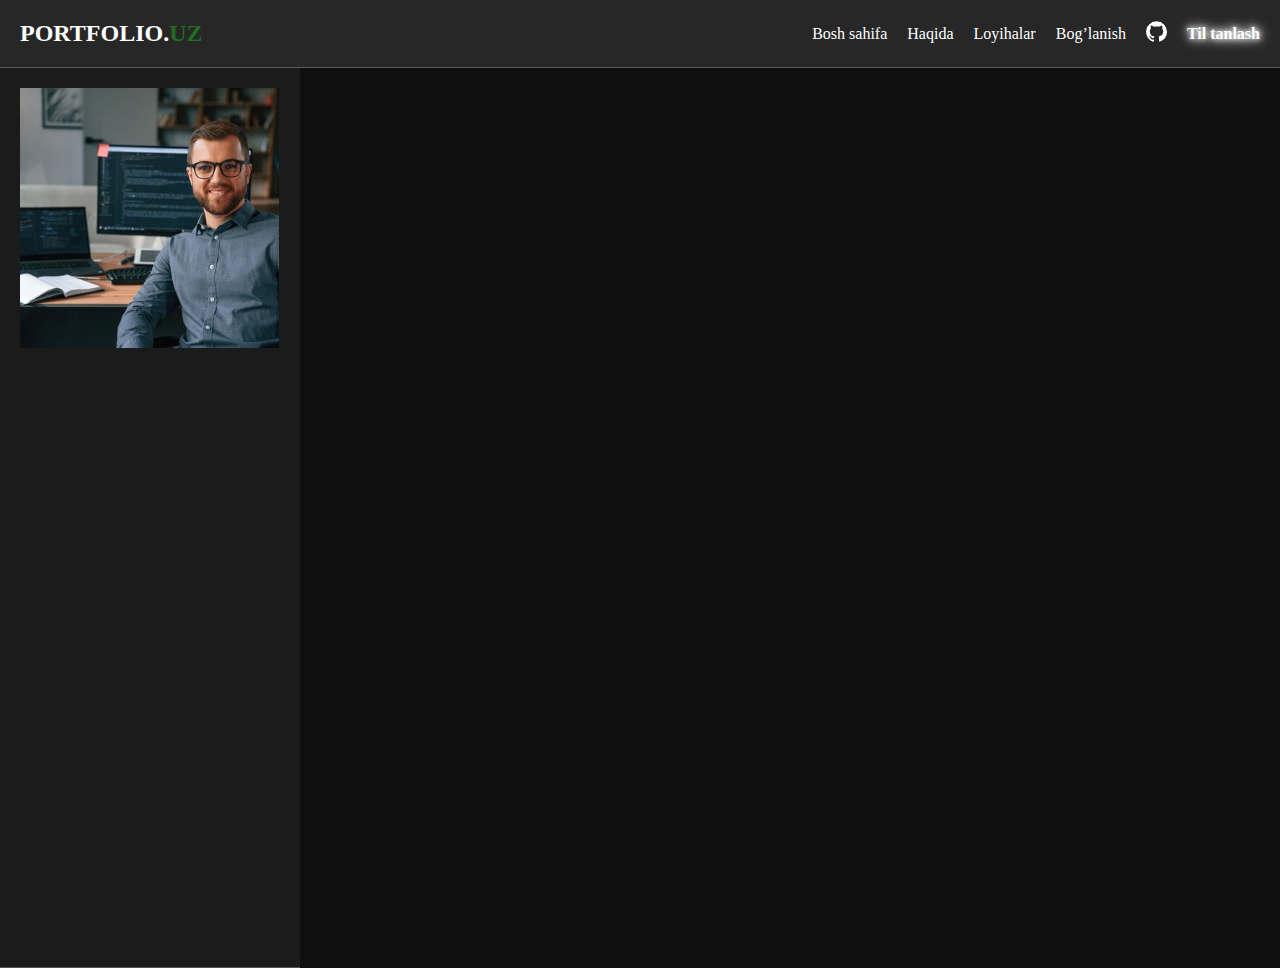
==== bog'lanish.html @ 83274776 "Sanjar" ====
<!DOCTYPE html>
<html lang="uz">
<head>
    <meta charset="UTF-8">
    <meta name="viewport" content="width=device-width, initial-scale=1.0">
    <title>Portfolio</title>
    <link rel="stylesheet" href="./main.css">
</head>
<body class="bg-[#0F0F0F]">
    
    <header class="header py-5">
        <div class="container">
            <nav class="header__nav">
                <div class="header__left">
                    <button class="header__burger__btn">
                        <img src="./images/hamburger_menu.svg" alt="Menu">
                    </button>
                    <p class="header__logo">PORTFOLIO.<span class="header__logo--green">UZ</span></p>
                </div>
                <ul class="header__list">
                    <li class="header__item">
                        <a class="header__link" href="./index.html" data-lang="home">Bosh sahifa</a>
                    </li>
                    <li class="header__item">
                        <a class="header__link" href="./haqida.html" data-lang="about">Haqida</a>
                    </li>
                    <li class="header__item">
                        <a class="header__link" href="./loyihalar.html" data-lang="projects">Loyihalar</a>
                    </li>
                    <li class="header__item">
                        <a class="header__link" href="./bog'lanish.html" data-lang="contact">Bog’lanish</a>
                    </li>
                    <li class="header__item">
                        <a href="#">
                            <img src="./images/header_git_hub_logo.png" alt="GitHub">
                        </a>
                    </li>
                    <li class="dropdown">
                        <span class="shadow dropdown-toggle" data-lang="language">Til tanlash</span>
                        <div class="card hidden">
                            <p class="heading lang-option" data-lang="uz">O'zbekcha</p>
                            <p class="lang-option" data-lang="en">English</p>
                        </div>
                    </li>
                </ul>
            </nav>
        </div>
    </header>
    
    <main>
        <section class="hero">
            
            <div class="container">
                <div class="hero__left-sideBar">
                    <img src="./images/human_img.png" alt="">
                </div>
            </div>
        </section>
    </main>
    
    <script src="./main.js"></script>
</body>
</html>
---- main.css ----
:root {
    --primary-color: #ffffff;
    --secondary-color: #226d22;
    --background-color: #0F0F0F;
}
*{
    margin: 0;
    padding: 0;
    box-sizing: border-box;
}
body {
    overflow-x: hidden;
    background-color: var(--background-color);
    color: var(--primary-color);
}

.container {
    max-width: 1280px;
    width: 100%;
    margin: 0 auto;
    padding: 0 20px;
}

.header {
    padding: 20px 0;
    border-bottom: 1px solid rgba(255, 255, 255, 0.25);
    background-color: rgba(255, 255, 255, 0.1);
    position: relative;
}

.header__nav {
    display: flex;
    align-items: center;
    justify-content: space-between;
}

.header__left {
    display: flex;
    align-items: center;
    gap: 20px;
}

.header__logo {
    font-size: 1.5rem;
    font-weight: bold;
}

.header__logo--green {
    color: var(--secondary-color);
}

.header__list {
    display: flex;
    align-items: center;
    gap: 20px;
    list-style: none;
}

.header__link {
    color: var(--primary-color);
    text-decoration: none;
}

.header__burger__btn {
    background: none;
    border: none;
    cursor: pointer;
    display: none;
}

/* Til tanlash dropdown */
.dropdown {
    position: relative;
    cursor: pointer;
}
.card {
    position: absolute;
    width: 120px;
    background-color: #000;
    padding: 12px;
    border-radius: 8px;
    cursor: pointer;
    right: 0;
    top: 100%;
    display: flex;
    flex-direction: column;
    text-align: center;
}
.card.hidden {
    display: none;
}
.shadow {
    font-weight: bold;
    text-shadow: 0 0 5px #fff, 0 0 10px #fff, 0 0 15px #fff;
}

/* Mobil ekranda menyuni yashirish */
@media (max-width: 768px) {
    .header__list {
        flex-direction: column;
        position: absolute;
        top: 60px;
        left: 0;
        width: 100%;
        background-color: rgba(255, 255, 255, 0.1);
        padding: 20px;
        display: none;
    }
    .header__burger__btn {
        display: block;
    }
}
.hero__left-sideBar{
    max-width: 300px;
    width: 100%;
    height: 100vh;
    padding: 20px;
    position: absolute;
    left: 0;
    border-bottom: 1px solid rgba(255, 255, 255, 0.25);
background-color:  rgba(255, 255, 255, 0.05);
}
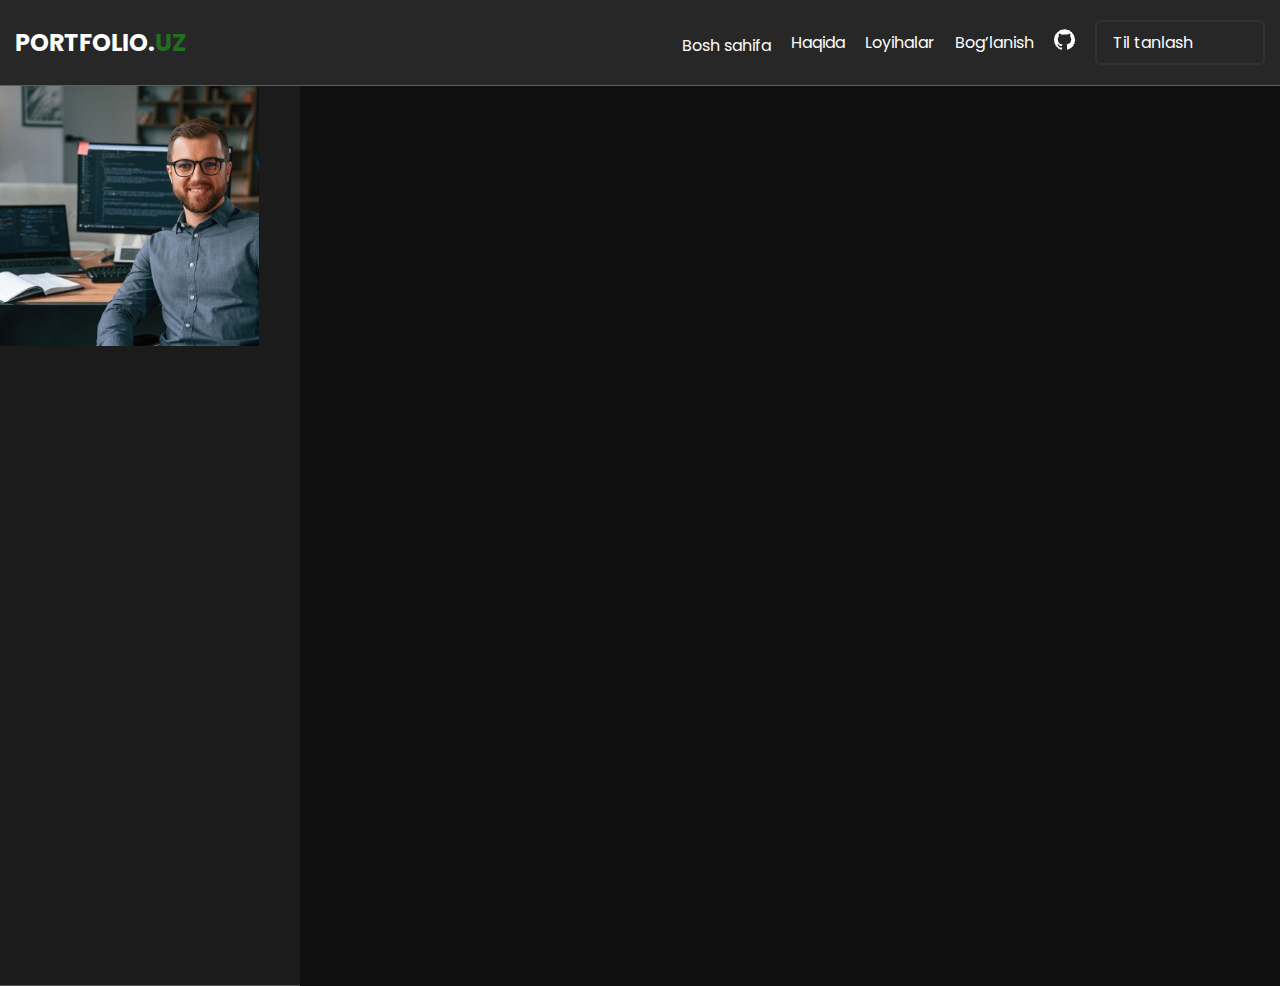
==== commit 60a47132: "bosh-sahifani-qildim" ====
--- a/bog'lanish.html
+++ b/bog'lanish.html
@@ -4,6 +4,11 @@
     <meta charset="UTF-8">
     <meta name="viewport" content="width=device-width, initial-scale=1.0">
     <title>Portfolio</title>
+
+    <link rel="preconnect" href="https://fonts.googleapis.com">
+    <link rel="preconnect" href="https://fonts.gstatic.com" crossorigin>
+    <link href="https://fonts.googleapis.com/css2?family=Poppins:ital,wght@0,100;0,200;0,300;0,400;0,500;0,600;0,700;0,800;0,900;1,100;1,200;1,300;1,400;1,500;1,600;1,700;1,800;1,900&display=swap" rel="stylesheet">
+
     <link rel="stylesheet" href="./main.css">
 </head>
 <body class="bg-[#0F0F0F]">
@@ -15,7 +20,7 @@
                     <button class="header__burger__btn">
                         <img src="./images/hamburger_menu.svg" alt="Menu">
                     </button>
-                    <p class="header__logo">PORTFOLIO.<span class="header__logo--green">UZ</span></p>
+                    <a href="#" class="header__logo">PORTFOLIO.<span class="header__logo--green">UZ</span></p>
                 </div>
                 <ul class="header__list">
                     <li class="header__item">
@@ -38,7 +43,8 @@
                     <li class="dropdown">
                         <span class="shadow dropdown-toggle" data-lang="language">Til tanlash</span>
                         <div class="card hidden">
-                            <p class="heading lang-option" data-lang="uz">O'zbekcha</p>
+                            <p class="heading lang-option" data-lang="uz">
+                                <img src="" alt="">O'zbekcha</p>
                             <p class="lang-option" data-lang="en">English</p>
                         </div>
                     </li>
@@ -51,8 +57,12 @@
         <section class="hero">
             
             <div class="container">
-                <div class="hero__left-sideBar">
-                    <img src="./images/human_img.png" alt="">
+                <div class="hero__content">
+
+                    <div class="hero__left-sideBar">
+                        <img src="./images/human_img.png" alt="">
+                    </div>
+
                 </div>
             </div>
         </section>
--- a/main.css
+++ b/main.css
@@ -12,19 +12,20 @@
     overflow-x: hidden;
     background-color: var(--background-color);
     color: var(--primary-color);
+    font-family: "Poppins", sans-serif;
 }
 
 .container {
-    max-width: 1280px;
+    /* max-width: 1280px; */
     width: 100%;
     margin: 0 auto;
-    padding: 0 20px;
+    padding: 0 15px;
 }
 
 .header {
     padding: 20px 0;
     border-bottom: 1px solid rgba(255, 255, 255, 0.25);
-    background-color: rgba(255, 255, 255, 0.1);
+    background-color: #ffffff1a;
     position: relative;
 }
 
@@ -43,6 +44,8 @@
 .header__logo {
     font-size: 1.5rem;
     font-weight: bold;
+    color: #fff;
+    text-decoration: none;
 }
 
 .header__logo--green {
@@ -72,11 +75,28 @@
 .dropdown {
     position: relative;
     cursor: pointer;
+    padding: 10px;
+    border: 2px solid #FFF;
+    width: 170px;
+
+    display: flex;
+    align-items: center;
+    justify-content: space-between;
+    gap: .875rem;
+    border-radius: .375rem;
+    border-width: 2px;
+    --tw-border-opacity: 1;
+    border-color: rgb(49 49 49 / var(--tw-border-opacity));
+    padding: .5rem 1rem;
+    transition-property: color, background-color, border-color, text-decoration-color, fill, stroke;
+    transition-timing-function: cubic-bezier(.4,0,.2,1);
+    transition-duration: .15s;
 }
 .card {
     position: absolute;
-    width: 120px;
-    background-color: #000;
+    width: 170px;   
+    margin-top: 10px;
+    background-color: #1b1b1b;
     padding: 12px;
     border-radius: 8px;
     cursor: pointer;
@@ -89,10 +109,16 @@
 .card.hidden {
     display: none;
 }
-.shadow {
+
+.lang-option{
+    display: flex;
+    align-items: center;
+    justify-content: space-between;
+}
+/* .shadow {
     font-weight: bold;
     text-shadow: 0 0 5px #fff, 0 0 10px #fff, 0 0 15px #fff;
-}
+} */
 
 /* Mobil ekranda menyuni yashirish */
 @media (max-width: 768px) {
@@ -110,13 +136,166 @@
         display: block;
     }
 }
+
+.hero__content{
+    display: flex;
+}
+
 .hero__left-sideBar{
     max-width: 300px;
     width: 100%;
     height: 100vh;
-    padding: 20px;
-    position: absolute;
+    /* position: absolute; */
+    margin-left: -15px;
     left: 0;
     border-bottom: 1px solid rgba(255, 255, 255, 0.25);
 background-color:  rgba(255, 255, 255, 0.05);
+}
+
+.hero__left__icons{
+    display: flex;
+    align-items: center;
+    padding: 8px 15px;
+    box-sizing: border-box;
+    border-bottom: 1px solid #ffffff40;
+    gap: 0 20px;
+    margin-bottom: 15px;
+}
+
+.hero__left__icons a:last-child{
+    display: flex;
+}
+
+.hero__left__human__img{
+    border-radius: 8px;
+    margin-left: 15px;
+    margin-bottom: 8px;
+}
+
+.hero__left__human__name{
+    color: #ffffff;
+    font-size: 18px;
+    font-weight: 500;
+    line-height: 24px;
+    margin-bottom: 8px;
+    margin-left: 15px;
+}
+
+.hero__left__human__knowledge{
+    display: flex;
+    flex-wrap: wrap;
+    gap: 10px;
+    padding-bottom: 15px;
+    padding-left: 15px;
+    border-bottom: 1px solid #ffffff40;
+}
+
+.knowledge__item{
+    padding: 6px 8px;
+    border-radius: 8px;
+    background: #ffffff1a;
+
+    color: #ffffff;
+    font-size: 12px;
+    font-weight: 400;
+    line-height: 14px;
+    text-align: center;
+}
+
+
+.hero__left__sites{
+    display: flex;
+    flex-direction: column;
+    gap: 17px 0;
+    margin-left: 15px;
+}
+
+.sites__item{
+    display: flex;
+    align-items: center;
+    gap: 0 10px;
+    margin-top: 15px;
+}
+
+.sites__item_right{
+    display: flex;
+    flex-direction: column;
+    gap: 0 2px;
+}
+
+.sites__item_right_title{
+    color: #ffffff;
+    font-size: 16px;
+    font-weight: 500;
+    line-height: 24px;
+}
+
+.sites__item_right_desc{
+    color: #ffffffb3;
+    font-size: 14px;
+    font-weight: 400;
+    line-height: 21px;
+    text-decoration: none;
+}
+
+.hero__right-sideBar{
+    background-image: url(./images/sections_bg.png);
+    background-repeat: no-repeat;
+    background-size: cover;
+
+    padding: 227px 160px;
+    display: flex;
+    width: 100%;
+    justify-content: center;
+}
+
+.hero__right__content{
+    width: 617px;
+}
+
+
+.hero__right__content_title{
+    font-size: 36px;
+    font-weight: 700;
+    line-height: 54px;
+    text-align: center;
+    margin-bottom: 15px;
+    width: 608px;
+}
+
+.hero__right__content_title span{
+    color: #39965F;
+}
+
+.hero__right__content_desc{
+    color: #ffffffb3;
+    margin-bottom: 16px;
+    font-size: 18px;
+    font-weight: 400;
+    line-height: 27px;
+    text-align: center;
+}
+
+.hero__right__content_btn{
+    border-radius: 8px;
+    background: #39965f;
+    padding: 8px 44px;
+
+    color: #ffffff;
+    font-size: 18px;
+    font-weight: 400;
+    line-height: 27px;
+    text-align: center;
+    width: 170px;
+    display: block;
+    margin-left: auto;
+    margin-right: auto;
+    text-decoration: none;
+    transition: .5s all ease-in-out;
+
+}
+
+.hero__right__content_btn:hover{
+    border-radius: 8px;
+    background: linear-gradient(135.00deg, rgb(57, 150, 95) 32.685%,rgb(40, 112, 69) 61.308%,rgb(57, 150, 95) 79.174%);
 }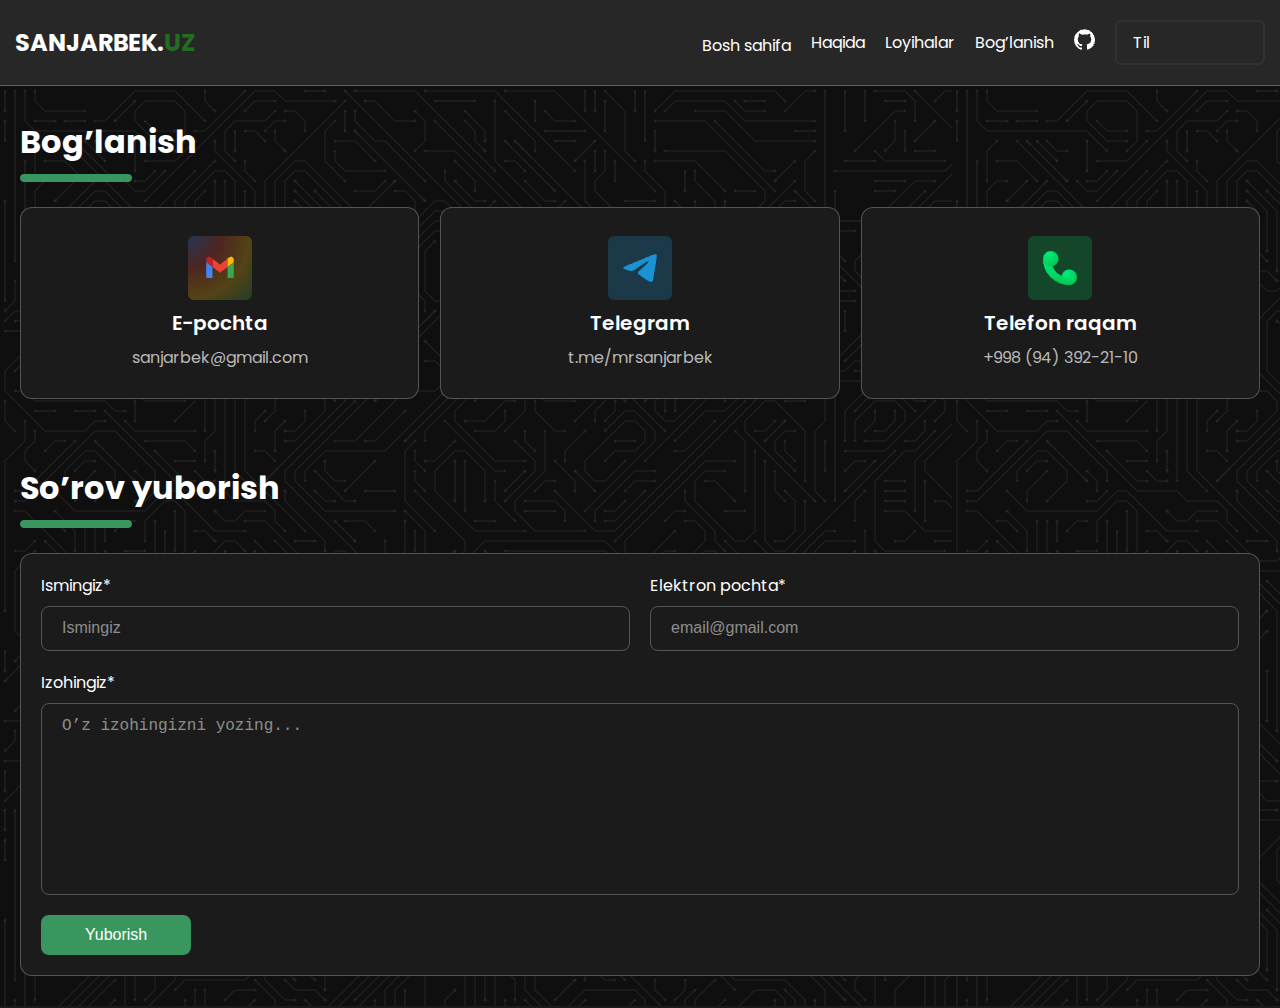
==== commit e7791d42: "qilib-boldim" ====
--- a/bog'lanish.html
+++ b/bog'lanish.html
@@ -12,6 +12,43 @@
     <link rel="stylesheet" href="./main.css">
 </head>
 <body class="bg-[#0F0F0F]">
+
+    
+
+    <div class="header__bottom">
+        <div class="container">
+            <ul class="pages">
+                <li>
+                    <a href="./index.html">
+                        <img src="./images/home.png" alt="">
+                        <span>Uy</span>
+                    </a>
+                </li>
+                
+                <li>
+                    <a href="./haqida.html">
+                        <img src="./images/info.png" alt="">
+                        <span>Haqida</span>
+                    </a>
+                </li>
+                
+                <li>
+                    <a href="./loyihalar.html">
+                        <img src="./images/category.png" alt="">
+                        <span>Loyihalar</span>
+                    </a>
+                </li>
+                
+                <li>
+                    <a href="./bog'lanish.html">
+                        <img src="./images/support.png" alt="">
+                        <span>Bog'lanish</span>
+                    </a>
+                </li>
+                
+            </ul>
+        </div>
+    </div>
     
     <header class="header py-5">
         <div class="container">
@@ -20,7 +57,7 @@
                     <button class="header__burger__btn">
                         <img src="./images/hamburger_menu.svg" alt="Menu">
                     </button>
-                    <a href="#" class="header__logo">PORTFOLIO.<span class="header__logo--green">UZ</span></p>
+                    <a href="./index.html" class="header__logo">SANJARBEK.<span class="header__logo--green">UZ</span></p>
                 </div>
                 <ul class="header__list">
                     <li class="header__item">
@@ -40,31 +77,164 @@
                             <img src="./images/header_git_hub_logo.png" alt="GitHub">
                         </a>
                     </li>
+
                     <li class="dropdown">
-                        <span class="shadow dropdown-toggle" data-lang="language">Til tanlash</span>
+                        <span class="shadow dropdown-toggle" data-lang="language">
+                            <img src="./images/select_language.png" class="s_lan" alt="">
+                            <img src="./images/translate.png" alt="">Til
+                        </span>
                         <div class="card hidden">
                             <p class="heading lang-option" data-lang="uz">
-                                <img src="" alt="">O'zbekcha</p>
-                            <p class="lang-option" data-lang="en">English</p>
+                                <img src="./images/uzbek_flag.png" alt="">O'zbek
+                            </p>
+                            <p class="lang-option" data-lang="en">
+                                <img src="./images/english_flag.png" alt="">English
+                            </p>
                         </div>
                     </li>
                 </ul>
             </nav>
         </div>
     </header>
+
     
     <main>
         <section class="hero">
             
-            <div class="container">
+            <!-- <div class="container"> -->
                 <div class="hero__content">
 
                     <div class="hero__left-sideBar">
-                        <img src="./images/human_img.png" alt="">
+
+                        <div class="hero__left__icons">
+                            <a href="./loyihalar.html">
+                                <img src="./images/arrow_left_icon.png" alt="">
+                            </a>
+                            <a href="./index.html">
+                                <img src="./images/arrow_right_icon.png" alt="">
+                            </a>
+                            <a href="./index.html">
+                                <img src="./images/refresh_icon.png" alt="">
+                            </a>
+                        </div>
+
+                        <img src="./images/human_img.png" alt="" class="hero__left__human__img">
+
+                        <div class="hero__left__human__name">Sanjarbek R.</div>
+
+                        <div class="hero__left__human__knowledge">
+                            <div class="knowledge__item">Veb dasturchi</div>
+                            <div class="knowledge__item">Odam</div>
+                            <div class="knowledge__item">Dizayner</div>
+                            <div class="knowledge__item">Junior</div>
+                            <div class="knowledge__item">N1 bot</div>
+                        </div>
+
+                        <div class="hero__left__sites">
+                            <div class="sites__item">
+                                <img src="./images/emil_icon.png" alt="">
+                                <div class="sites__item_right">
+                                    <div class="sites__item_right_title">E-pochta</div>
+                                    <a href="mailto:gulnozaaripova45@gmail.com" class="sites__item_right_desc">sanjarbek2110@gmail.com</a>
+                                </div>
+                            </div>
+
+                            <div class="sites__item">
+                                <img src="./images/second_git_hub_logo.png" alt="">
+                                <div class="sites__item_right">
+                                    <div class="sites__item_right_title">Github</div>
+                                    <a href="https://github.com/Sanjarbek2110" class="sites__item_right_desc">github.com/Sanjarbek2110</a>
+                                </div>
+                            </div>
+
+                            <div class="sites__item">
+                                <img src="./images/telegram_icon.png" alt="">
+                                <div class="sites__item_right">
+                                    <div class="sites__item_right_title">Telegram</div>
+                                    <a href="https://t.me/the_oken08" class="sites__item_right_desc">t.me/mrsanjarbek</a>
+                                </div>
+                            </div>
+
+                            <div class="sites__item">
+                                <img src="./images/phone_icon.png" alt="">
+                                <div class="sites__item_right">
+                                    <div class="sites__item_right_title">Telefon raqam</div>
+                                    <a href="tel:+998943922110" class="sites__item_right_desc">+998 (94) 392-21-10</a>
+                                </div>
+                            </div>
+                        </div>
                     </div>
 
+                    <div class="sections_block lll">
+
+                        <!--  -->
+                        <div class="contact__block">
+                            <div class="section__title">Bog’lanish
+                                <img src="./images/titles_border_bottom.png" alt="">
+                            </div>
+
+                            <div class="contact__block__content">
+
+                                <div class="contacts__item">
+                                    <img src="./images/second_email.png" alt="">
+
+                                    <div class="contacts__item__title">E-pochta</div>
+
+                                    <a href="mailto:gulnozaaripova45@gmail.com">sanjarbek@gmail.com</a>
+                                </div>
+
+                                <div class="contacts__item">
+                                    <img src="./images/last_tg.png" alt="">
+
+                                    <div class="contacts__item__title">Telegram</div>
+
+                                    <a href="https://t.me/the_oken08" class="sites__item_right_desc">t.me/mrsanjarbek</a>
+                                </div>
+
+                                <div class="contacts__item">
+                                    <img src="./images/second_phone.png" alt="">
+
+                                    <div class="contacts__item__title">Telefon raqam</div>
+
+                                    <a href="tel:+998943922110" class="sites__item_right_desc">+998 (94) 392-21-10</a>
+                                </div>
+                            </div>
+                        </div>
+
+
+                        <!--  -->
+                        <div class="call__back__block">
+                            <div class="section__title">So’rov yuborish
+                                <img src="./images/titles_border_bottom.png" alt="">
+                            </div>
+
+                            <form class="call__back__content">
+
+                                <div class="form__top">
+                                    <div class="form__top__item">
+                                        <label for="ism">Ismingiz*</label>
+                                        <input type="text" id="ism" required placeholder="Ismingiz">
+                                    </div>
+
+                                    <div class="form__top__item">
+                                        <label for="email1">Elektron pochta*</label>
+                                        <input type="email" id="email1" required placeholder="email@gmail.com">
+                                    </div>
+                                </div>
+
+                                <div class="form__center">
+                                    <label for="izoh">Izohingiz*</label>
+                                    <textarea name="" id="izoh" placeholder="O’z izohingizni yozing..."></textarea>
+                                </div>
+
+                                <button class="form__send__btn">Yuborish</button>
+                            </form>
+                        </div>
+                    </div>
+        
+
                 </div>
-            </div>
+            <!-- </div> -->
         </section>
     </main>
     
--- a/main.css
+++ b/main.css
@@ -13,6 +13,7 @@
     background-color: var(--background-color);
     color: var(--primary-color);
     font-family: "Poppins", sans-serif;
+    position: relative;
 }
 
 .container {
@@ -20,6 +21,27 @@
     width: 100%;
     margin: 0 auto;
     padding: 0 15px;
+}
+
+.section__title{
+    display: flex;
+    flex-direction: column;
+    gap: 8px;
+    align-items: flex-start;
+    margin-bottom: 25px;
+
+    color: #ffffff;
+    font-size: 32px;
+    font-weight: 700;
+    line-height: 48px;
+    text-align: left;
+}
+
+main{
+    background-image: url(./images/sections_bg.png);
+    background-repeat: no-repeat;
+    background-position: right bottom;
+    background-size: 79.3%;
 }
 
 .header {
@@ -77,7 +99,7 @@
     cursor: pointer;
     padding: 10px;
     border: 2px solid #FFF;
-    width: 170px;
+    width: 150px;
 
     display: flex;
     align-items: center;
@@ -94,7 +116,7 @@
 }
 .card {
     position: absolute;
-    width: 170px;   
+    width: 150px;   
     margin-top: 10px;
     background-color: #1b1b1b;
     padding: 12px;
@@ -122,16 +144,7 @@
 
 /* Mobil ekranda menyuni yashirish */
 @media (max-width: 768px) {
-    .header__list {
-        flex-direction: column;
-        position: absolute;
-        top: 60px;
-        left: 0;
-        width: 100%;
-        background-color: rgba(255, 255, 255, 0.1);
-        padding: 20px;
-        display: none;
-    }
+
     .header__burger__btn {
         display: block;
     }
@@ -146,10 +159,12 @@
     width: 100%;
     height: 100vh;
     /* position: absolute; */
-    margin-left: -15px;
     left: 0;
-    border-bottom: 1px solid rgba(255, 255, 255, 0.25);
-background-color:  rgba(255, 255, 255, 0.05);
+    transition: .3s all ease-in-out;
+    height: auto;
+    border-bottom: 1px solid #ffffff40;
+    background-color:  #ffffff0d;
+    padding-bottom: 45px;
 }
 
 .hero__left__icons{
@@ -238,12 +253,9 @@
     text-decoration: none;
 }
 
+
 .hero__right-sideBar{
-    background-image: url(./images/sections_bg.png);
-    background-repeat: no-repeat;
-    background-size: cover;
-
-    padding: 227px 160px;
+    padding: 227px 0;
     display: flex;
     width: 100%;
     justify-content: center;
@@ -251,6 +263,7 @@
 
 .hero__right__content{
     width: 617px;
+    margin: 0 auto;
 }
 
 
@@ -279,23 +292,944 @@
 .hero__right__content_btn{
     border-radius: 8px;
     background: #39965f;
-    padding: 8px 44px;
+    padding: 8px 30px;
 
     color: #ffffff;
     font-size: 18px;
     font-weight: 400;
     line-height: 27px;
     text-align: center;
-    width: 170px;
+    width: 190px;
     display: block;
     margin-left: auto;
     margin-right: auto;
     text-decoration: none;
     transition: .5s all ease-in-out;
-
 }
 
 .hero__right__content_btn:hover{
     border-radius: 8px;
     background: linear-gradient(135.00deg, rgb(57, 150, 95) 32.685%,rgb(40, 112, 69) 61.308%,rgb(57, 150, 95) 79.174%);
+}
+
+
+.header__bottom{
+    padding: 20px;
+    background-color: #1b1b1b;
+    color: #ffffff;
+    position: fixed;
+    bottom: -200px;
+    transition: .5s all ease-in-out;
+    width: 100%;
+    z-index: 5;
+}
+
+.header__bottom .pages{
+    display: flex;
+    align-items: center;
+    justify-content: space-between;
+    list-style: none;
+}
+
+.header__bottom .pages a{
+    display: flex;
+    flex-direction: column;
+    gap: 5px 0;
+    align-items: center;
+    text-decoration: none;
+}
+
+.header__bottom .pages li img{
+    width: 24px;
+    height: 24px;
+}
+
+.header__bottom .pages a span{
+    color: #999999;
+    font-weight: 600;
+}
+
+
+
+
+.sections_block{
+    background-image: url(./images/sections_bg.png);
+}
+
+
+.about__me{
+    padding: 32px 20px;
+    margin-bottom: 65px;
+    padding-bottom: 0;
+}
+
+.about__me_desc{
+    margin-bottom: 25px;
+    opacity: 0.7;
+    font-size: 18px;
+    font-weight: 400;
+    line-height: 27px;
+}
+
+.about__me_desc a{
+    opacity: 1;
+    color: #39965F;
+    text-decoration: none;
+    font-weight: 600;
+}
+
+.about__me__btn{
+    margin-left: 0;
+}
+
+
+.instruments{
+    padding: 32px 20px;
+    margin-bottom: 65px;
+    padding-bottom: 0;
+}
+
+
+.instruments__content{
+    display: flex;
+    justify-content: space-between;
+    flex-wrap: wrap;
+    gap: 20px;
+}
+
+.instruments__item{
+    box-sizing: border-box;
+    border: 1px solid #ffffff40;
+    border-radius: 12px;
+    background: #1b1b1b;
+    display: flex;
+    align-items: center;
+    justify-content: center;
+    padding: 20px;
+    width: calc(20% - 5px);
+    height: 125px;
+    position: relative;
+    transition: .8s all ease-in-out;
+}
+
+.instruments__item span{
+    position: absolute;
+    width: 65px;
+    top: 47px;
+    text-align: center;
+    margin: 0 auto;
+
+
+    color: #ffffff;
+    font-size: 20px;
+    font-weight: 600;
+    line-height: 30px;
+    opacity: 0;
+}
+
+
+.instruments__item:hover{
+    span{
+        opacity: 1;
+    }
+
+    img{
+        opacity: 0;
+    }
+}
+
+
+.I__can{
+    padding: 32px 20px;
+    margin-bottom: 65px;
+    padding-bottom: 0;
+}
+
+.I__can_content{
+    display: flex;
+    justify-content: space-between;
+    flex-wrap: wrap;
+    gap: 20px;
+}
+
+.I__can_item{
+    width: calc(50% - 10px);
+    box-sizing: border-box;
+    border: 1px solid #ffffff40;
+    border-radius: 12px;
+    background: #1b1b1b;
+    padding: 20px;
+    display: flex;
+    gap: 0 15px;
+}
+
+.I__can_item img{
+    width: 64px;
+    height: 64px;
+}
+
+.I__can_item__right{
+    display: flex;
+    flex-direction: column;
+    gap: 6px 0;
+}
+
+.item__title{
+    color: #ffffff;
+    font-size: 20px;
+    font-weight: 600;
+    line-height: 30px;
+}
+
+.item__desc{
+    color: #ffffffb3;
+    font-size: 16px;
+    font-weight: 400;
+    line-height: 24px;
+}
+
+
+.customers{
+    padding: 32px 20px;
+}
+
+.customers__content{
+    display: flex;
+    justify-content: space-between;
+    flex-wrap: wrap;
+    gap: 20px;
+    text-decoration: none;
+}
+
+.customers__item{
+    padding: 20px;
+    box-sizing: border-box;
+    border: 1px solid #ffffff40;
+    border-radius: 12px;
+    background: #1b1b1b;
+    display: flex;
+    align-items: center;
+    justify-content: center;
+    width: calc(20% - 5px);
+    height: 124px;
+}
+
+
+
+.lll{
+    width: 100%;
+    padding: 32px 20px;
+}
+
+
+.projects_block__management{
+    display: flex;
+    align-items: center;
+    justify-content: space-between;
+    margin-bottom: 25px;
+}
+
+.filtering__btn{
+    display: flex;
+    align-items: center;
+    gap: 0 12px;
+
+    box-sizing: border-box;
+    border: 1px solid rgba(255, 255, 255, 0.25);
+    border-radius: 6px;
+    background: #1b1b1b;
+    padding: 10px 25px;
+    cursor: pointer;
+
+    color: #ffffff;
+    font-size: 16px;
+    font-weight: 400;
+    line-height: 24px;
+}
+
+
+.projects_block__management ul{
+    display: flex;
+    gap: 20px;
+}
+
+
+.projects__dropdown {
+    position: relative;
+    display: inline-block;
+    transition: .5s all ease-in-out;
+}
+.projects__dropdown button{
+    box-sizing: border-box;
+    border: 1px solid rgba(255, 255, 255, 0.25);
+    border-radius: 6px;
+    background: #1b1b1b;
+    padding: 10px 25px;
+    cursor: pointer;
+    display: flex;
+    align-items: center;
+    gap: 12px;
+
+    color: #ffffff;
+    font-size: 16px;
+    font-weight: 400;
+    line-height: 24px;
+}
+
+.dropdown-content {
+    position: absolute;
+    background: #333;
+    box-shadow: 0px 4px 6px rgba(0,0,0,0.2);
+    width: 140px;
+    border-radius: 5px;
+    top: 0;
+    pointer-events: auto;
+    pointer-events: none;
+    transition: .5s all ease-in-out;
+    opacity: 0;
+}
+
+.dropdown-content div {
+    padding: 10px;
+    cursor: pointer;
+}
+.dropdown-content div:hover {
+    background: #444;
+}
+.items div {
+    padding: 10px;
+    border: 1px solid #fff;
+    margin: 5px;
+}
+
+.projects__dropdown:hover .dropdown-content{
+    top: 56px;
+    opacity: 1;
+    pointer-events: auto;
+}
+
+.projects__dropdown .dropdown__btn .img{
+    transform: rotateY(0);
+    transition: .4s all ease-in-out;
+}
+
+.projects__dropdown:hover .dropdown__btn .img{
+    transform: rotateY(180deg);
+}
+
+.projects__content{
+    display: flex;
+    justify-content: space-between;
+    flex-wrap: wrap;
+    align-items: center;
+    gap: 20px;
+    margin-bottom: 65px;
+}
+
+.project__item{
+    width: calc(50% - 10px);
+}
+
+.project__item a img{
+    width: 100%;
+    border-radius: 12px;
+    margin-bottom: 12px;
+    height: 350px;
+}
+
+.project__item a{
+    transition: .4s all ease-in-out;;
+}
+
+/* .project__item a:hover{
+    border-radius: 12px;
+
+    backdrop-filter: blur(4px);
+    background: #000000;
+} */
+
+.project__item_desc{
+    display: flex;
+    justify-content: space-between;
+    margin-bottom: 12px;
+}
+
+.project__item_desc_category{
+    display: flex;
+    align-items: center;
+    gap: 10px;
+    color: #ffffff;
+    font-size: 16px;
+    font-weight: 400;
+    line-height: 24px;
+}
+
+.project__item_desc_title{
+    color: #ffffff;
+    font-size: 20px;
+    font-weight: 600;
+    line-height: 30px;
+}
+
+.project__item__comments{
+    display: flex;
+    gap: 5px 12px;
+    flex-wrap: wrap;
+
+    color: #39965f;
+    font-size: 16px;
+    font-weight: 500;
+    line-height: 24px;
+}
+
+.tg_canel{
+    padding: 20px;
+    box-sizing: border-box;
+    border: 1px solid rgba(255, 255, 255, 0.25);
+    border-radius: 12px;
+    background: #1b1b1b;
+    align-items: center;
+    display: flex;
+    position: relative;
+    gap: 0 20px;
+    overflow: hidden;
+}
+
+.tg_canel::after{
+    content: '';
+    width: 220px;
+    height: 220px;
+    position: absolute;
+    top: -120px;
+    right: -90px;
+    background-image: url('./images/megaphone_img_bg.png');
+    background-size: cover;
+    background-repeat: no-repeat;
+}
+
+.tg_canel::before{
+    content: '';
+    width: 400px;
+    height: 400px;
+    position: absolute;
+    bottom: -232px;
+    right: -80px;
+    background-image: url('./images/megaphone_img_bg.png');
+    background-size: cover;
+    background-repeat: no-repeat;
+}
+
+.tg_canel .tg{
+    width: 168px;
+    height: 168px;
+}
+
+.tg_canel_tight{
+    display: flex;
+    flex-direction: column;
+    gap: 12px 0;
+    justify-content: flex-start;
+}
+
+.tg_canel_tight_title{
+    color: #ffffff;
+    font-size: 28px;
+    font-weight: 700;
+    line-height: 42px;
+}
+
+.tg_canel_tight_desc{
+    color: rgba(255, 255, 255, 0.7);
+    font-size: 18px;
+    font-weight: 400;
+    line-height: 27px;
+    position: sticky;
+    z-index: 3;
+}
+
+.tg_canel_tight_btn{
+    padding: 8px 25px;
+    border-radius: 8px;
+    display: inline;
+    width: 180px;
+    background: #39965f;
+    text-decoration: none;
+
+    color: #ffffff;
+    font-size: 16px;
+    font-weight: 400;
+    line-height: 24px;
+    text-align: center;
+}
+
+.tg_canel .first_span{
+    position: absolute;
+    right: 140px;
+    top: 10px;
+}
+
+.tg_canel .second_span{
+    position: absolute;
+    right: 0px;
+    top: 25px;
+}
+
+
+
+.contact__block__content{
+    display: flex;
+    justify-content: space-between;
+    gap: 20px;
+    margin-bottom: 65px;
+}
+
+.contacts__item{
+    width: calc(33% - 10px);
+    padding: 28px 0;
+    box-sizing: border-box;
+    border: 1px solid #ffffff40;
+    border-radius: 12px;
+    background: #1b1b1b;
+
+    display: flex;
+    flex-direction: column;
+    gap: 8px 0;
+    align-items: center;
+}
+
+.contacts__item img{
+    width: 64px;
+    height: 64px;
+}
+
+.contacts__item__title{
+    color: #ffffff;
+    font-size: 20px;
+    font-weight: 600;
+    line-height: 30px;
+    text-align: center;
+}
+
+.contacts__item a{
+    color: #ffffffb3;
+    font-size: 16px;
+    font-weight: 400;
+    line-height: 24px;
+    text-align: center;
+    text-decoration: none;
+    transition: .3s all ease-in-out;
+}
+
+.contacts__item a:hover{
+    color: #ffffff;
+}
+
+
+.call__back__content{
+    display: flex;
+    flex-direction: column;
+    gap: 20px;
+    align-items: start;
+    padding: 20px;
+
+    box-sizing: border-box;
+    border: 1px solid #ffffff40;
+    border-radius: 12px;
+    background: #1b1b1b;
+}
+
+.form__top{
+    display: flex;
+    justify-content: space-between;
+    gap: 20px;
+    width: 100%;
+}
+
+form label{
+    color: #ffffff;
+    font-size: 16px;
+    font-weight: 400;
+    line-height: 24px;
+}
+
+.form__top__item{
+    display: flex;
+    flex-direction: column;
+    gap: 8px;
+    width: calc(50% - 10px);
+}
+
+.form__top__item input{
+    padding: 10px 20px;
+    box-sizing: border-box;
+    border: 1px solid #ffffff40;
+    border-radius: 8px;
+    outline: none;
+    width: 100%;
+    background: none;
+    color: #FFF;
+    height: 45px;
+}
+
+.form__top__item input::placeholder{
+    color: #ffffff80;
+    font-size: 16px;
+    font-weight: 400;
+    line-height: 24px;
+}
+
+
+.form__center{
+    display: flex;
+    flex-direction: column;
+    gap: 8px;
+    width: 100%;
+}
+
+.form__center textarea{
+    padding: 10px 20px;
+    box-sizing: border-box;
+    border: 1px solid #ffffff40;
+    border-radius: 8px;
+    resize: none;
+    background: none;
+    color: #FFF;
+    outline: none;
+    width: 100%;
+    height: 192px;
+}
+
+.form__center textarea::placeholder{
+    color: #ffffff80;
+    font-size: 16px;
+    font-weight: 400;
+    line-height: 24px;
+}
+
+.form__send__btn{
+    padding: 8px 44px;
+    border-radius: 8px;
+    background: #39965f;
+    border: none;
+    cursor: pointer;
+
+    color: #ffffff;
+    font-size: 16px;
+    font-weight: 400;
+    line-height: 24px;
+    text-align: center;
+}
+
+
+
+
+
+/*  */
+
+@media (max-width: 1281px){
+
+    /* body{
+        overflow-y: hidden; 
+        height: 100vh;
+    } */
+    
+    .hero__right-sideBar{
+        height: 100vh;
+        padding: 0;
+        padding-top: 130px;
+    }
+
+    main{
+        overflow-y: hidden;
+    }
+}
+
+@media (max-width: 1280px){
+   .hero__left-sideBar{
+        position: absolute;
+        height: 0;
+        opacity: 0;
+        left: -500px;
+        display: none;
+        z-index: 2;
+    }
+
+    main{
+        background-size: 100%;
+        background-position: left top;
+    }
+}
+
+@media (max-width: 1025px){
+    .header__bottom{
+        bottom: 0;
+    }
+    
+    .hero__right-sideBar{
+        height: 100vh;
+    }
+
+    .header__link{
+        display: none;
+    }
+
+
+    .customers{
+        margin-bottom: 95px;
+    }
+
+    .instruments__item{
+        width: 213px;
+    }
+
+    .project__item a img{
+        height: 250px;
+    }
+
+    .tg_canel{
+        margin-bottom: 94px;
+    }
+
+    .call__back__content{
+        margin-bottom: 95px;
+    }
+}
+
+@media (max-width: 946px){
+    .tg_canel .tg{
+        width: 140px;
+        height: 140px;
+    }
+}
+
+@media (max-width: 770px){
+    .section__title{
+        font-size: 28px;
+        gap: 4px;
+    }
+    
+    .about__me_desc{
+        font-size: 16px;
+    }
+
+    .I__can_item{
+        flex-direction: column;
+        align-items: center;
+    }
+    
+    .item__title{
+        text-align: center;
+        margin-top: 15px;
+    }
+
+    .item__desc{
+        text-align: center;
+    }
+
+    .customers__content{
+        justify-content: center;
+    }
+
+    .customers__item{
+        width: 213px;
+    }
+
+    .projects__content{
+        flex-direction: column;
+    }
+
+    .project__item{
+        width: 100%;
+    }
+
+    .project__item a img{
+        height: 300px;
+    }
+
+    .contacts__item{
+        width: 100%;
+    }
+
+    .contact__block__content{
+        flex-wrap: wrap;
+    }
+}
+
+@media (max-width: 670px){
+    .hero__right__content{
+        display: flex;
+        flex-direction: column;
+        align-items: center;
+        width: 100%;
+    }
+
+    .hero__right__content_title{
+        font-size: 30px;
+        line-height: 35px;
+        width: 450px;
+    }
+
+    main{
+        background-size: 123%;
+    }
+
+    .tg_canel{
+        flex-direction: column;
+        gap: 20px;
+        text-align: center;
+    }
+
+    .tg_canel_tight_btn{
+        margin: 0 auto;
+    }
+
+    .tg_canel::after{
+        display: none;
+    }
+    
+    .tg_canel::before{
+        display: none;
+    }
+
+    .tg_canel .first_span{
+        display: none;
+    }
+    
+    .tg_canel .second_span{
+        display: none;
+    }
+
+    .tg_canel .tg{
+        width: 110px;
+        height: 110px;
+    }
+
+    .projects__dropdown:nth-child(1),
+    .projects__dropdown:nth-child(2){
+        display: none;
+    }
+
+}
+ 
+@media (max-width: 570px){
+    .I__can_item{
+        width: 100%;
+    }
+
+    .form__top__item{
+        width: 100%;
+    }
+
+    .form__top{
+        flex-wrap: wrap;
+    }
+}
+
+@media (max-width: 540px){
+    .dropdown{
+        width: auto;
+    }
+
+    .hero__right__content_title{
+        width: auto;
+        text-align: left;
+    }
+
+    .hero__right__content{
+        align-items: end;
+    }
+
+    .hero__right__content_desc{
+        text-align: left;
+    }
+
+    .hero__right__content_btn{
+        margin-left: 0;
+    }
+
+    main{
+        background-size: 215%;
+    }
+
+    .section__title{
+        font-size: 24px;
+        gap: 0px;
+    }
+
+    .about__me_desc{
+        font-size: 14px;
+    }
+}
+
+@media (max-width: 485px){
+    .instruments__content{
+        justify-content: center;
+    }
+
+    .instruments__item{
+        width: 100%;
+    }
+
+    .customers__item{
+        width: 100%;
+    }
+
+    .project__item a img{
+        height: 250px;
+    }
+}
+
+@media (max-width: 430px){
+    .hero__right__content_title{
+        font-size: 24px;
+    }
+
+    .hero__right__content_desc{
+        font-size: 16px;
+        line-height: 22px;
+    }
+
+    .hero__right__content_btn{
+        width: auto;
+        padding: 6px 15px;
+        font-size: 16px;
+    }
+
+    .header__list{
+        gap: 0;
+    }
+
+    .dropdown{
+        margin-left: 20px;
+    }
+
+    .header__logo{
+        font-size: 22px;
+    }
+
+    .header__left{
+        gap: 10px;
+    }
+
+    .header__bottom .pages a span{
+        font-size: 13px;
+    }
+
+    .header__bottom .pages li img{
+        width: 20px;
+        height: 20px;
+    }
+
+    .about__me__btn{
+        width: fit-content;
+    }
+
+    .tg_canel .tg{
+        width: 100px;
+        height: 100px;
+    }
+
+    .project__item a img{
+        height: 200px;
+    }
 }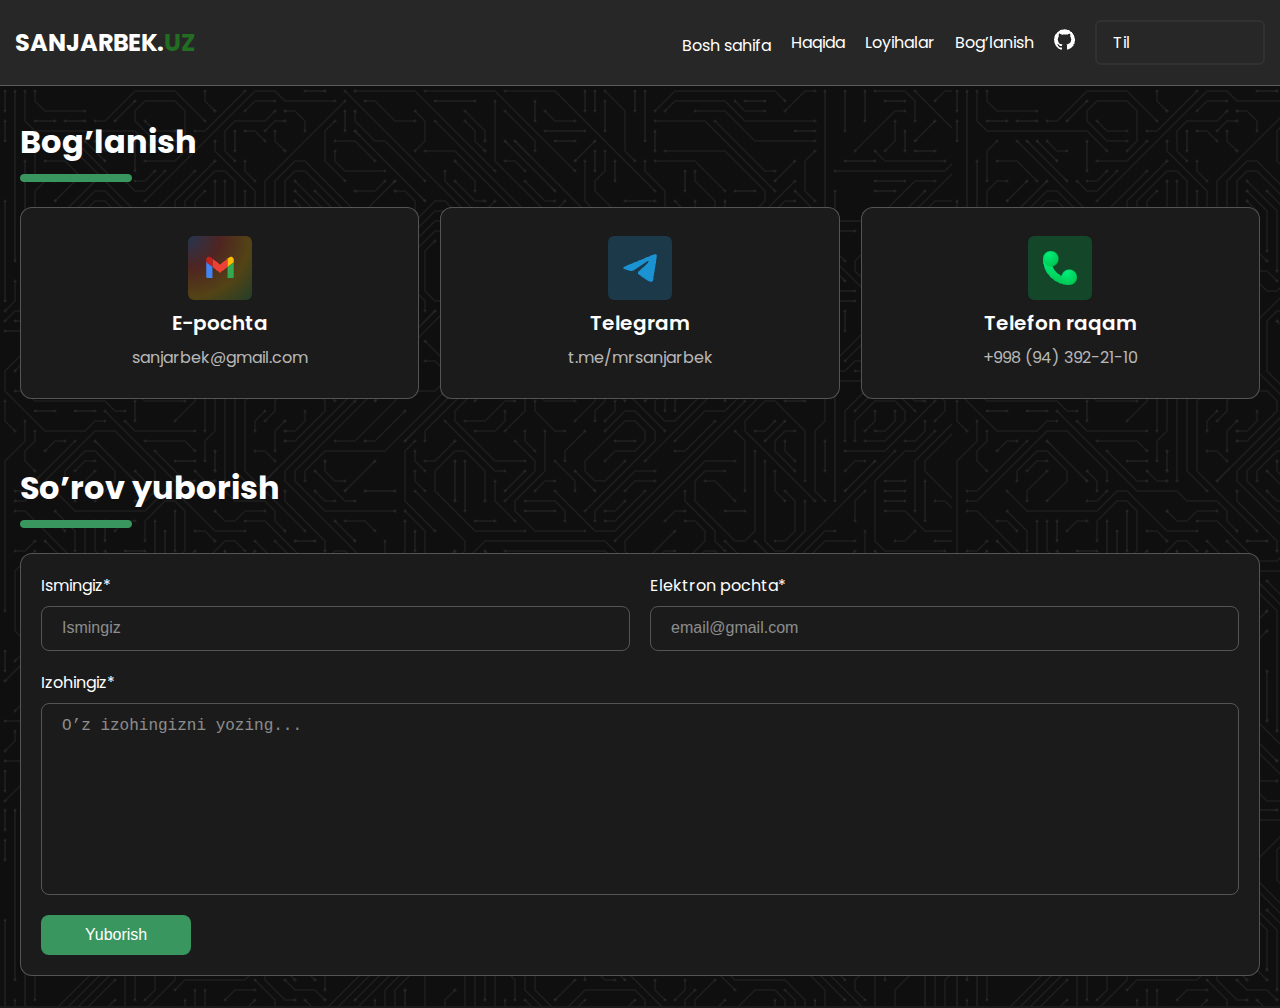
==== commit 17ab5d53: "Telegram bot" ====
--- a/bog'lanish.html
+++ b/bog'lanish.html
@@ -208,12 +208,12 @@
                                 <img src="./images/titles_border_bottom.png" alt="">
                             </div>
 
-                            <form class="call__back__content">
+                            <form id="form" class="call__back__content">
 
                                 <div class="form__top">
                                     <div class="form__top__item">
                                         <label for="ism">Ismingiz*</label>
-                                        <input type="text" id="ism" required placeholder="Ismingiz">
+                                        <input  type="text" id="ism" required placeholder="Ismingiz">
                                     </div>
 
                                     <div class="form__top__item">
@@ -227,7 +227,7 @@
                                     <textarea name="" id="izoh" placeholder="O’z izohingizni yozing..."></textarea>
                                 </div>
 
-                                <button class="form__send__btn">Yuborish</button>
+                                <button type="submit" class="form__send__btn">Yuborish</button>
                             </form>
                         </div>
                     </div>
--- a/main.css
+++ b/main.css
@@ -99,7 +99,7 @@
     cursor: pointer;
     padding: 10px;
     border: 2px solid #FFF;
-    width: 150px;
+    width: 170px;
 
     display: flex;
     align-items: center;
@@ -138,8 +138,8 @@
     justify-content: space-between;
 }
 /* .shadow {
-    font-weight: bold;
-    text-shadow: 0 0 5px #fff, 0 0 10px #fff, 0 0 15px #fff;
+font-weight: bold;
+text-shadow: 0 0 5px #fff, 0 0 10px #fff, 0 0 15px #fff;
 } */
 
 /* Mobil ekranda menyuni yashirish */
@@ -152,6 +152,28 @@
 
 .hero__content{
     display: flex;
+}
+/* Skroll panelning kengligi */
+::-webkit-scrollbar {
+    width: 10px; /* Vertikal skroll uchun */
+    height: 10px; /* Gorizontal skroll uchun */
+}
+
+/* Skroll ichidagi yurgich (thumb) */
+::-webkit-scrollbar-thumb {
+    background: darkblue; /* Skroll rangini o'zgartiramiz */
+    border-radius: 5px;
+}
+
+/* Skroll foni (track) */
+::-webkit-scrollbar-track {
+    background: lightgray; /* Skroll yo'lining rangi */
+    border-radius: 5px;
+}
+
+/* Skroll yurgich ustiga borganida */
+::-webkit-scrollbar-thumb:hover {
+    background: navy;
 }
 
 .hero__left-sideBar{
@@ -159,12 +181,10 @@
     width: 100%;
     height: 100vh;
     /* position: absolute; */
+    margin-left: -15px;
     left: 0;
-    transition: .3s all ease-in-out;
-    height: auto;
-    border-bottom: 1px solid #ffffff40;
-    background-color:  #ffffff0d;
-    padding-bottom: 45px;
+    border-bottom: 1px solid rgba(255, 255, 255, 0.25);
+background-color:  rgba(255, 255, 255, 0.05);
 }
 
 .hero__left__icons{
@@ -209,7 +229,7 @@
     padding: 6px 8px;
     border-radius: 8px;
     background: #ffffff1a;
-
+    
     color: #ffffff;
     font-size: 12px;
     font-weight: 400;
@@ -255,7 +275,11 @@
 
 
 .hero__right-sideBar{
-    padding: 227px 0;
+    background-image: url(./images/sections_bg.png);
+    background-repeat: no-repeat;
+    background-size: cover;
+
+    padding: 227px 160px;
     display: flex;
     width: 100%;
     justify-content: center;
@@ -292,7 +316,7 @@
 .hero__right__content_btn{
     border-radius: 8px;
     background: #39965f;
-    padding: 8px 30px;
+    padding: 8px 44px;
 
     color: #ffffff;
     font-size: 18px;
@@ -305,6 +329,7 @@
     margin-right: auto;
     text-decoration: none;
     transition: .5s all ease-in-out;
+
 }
 
 .hero__right__content_btn:hover{
